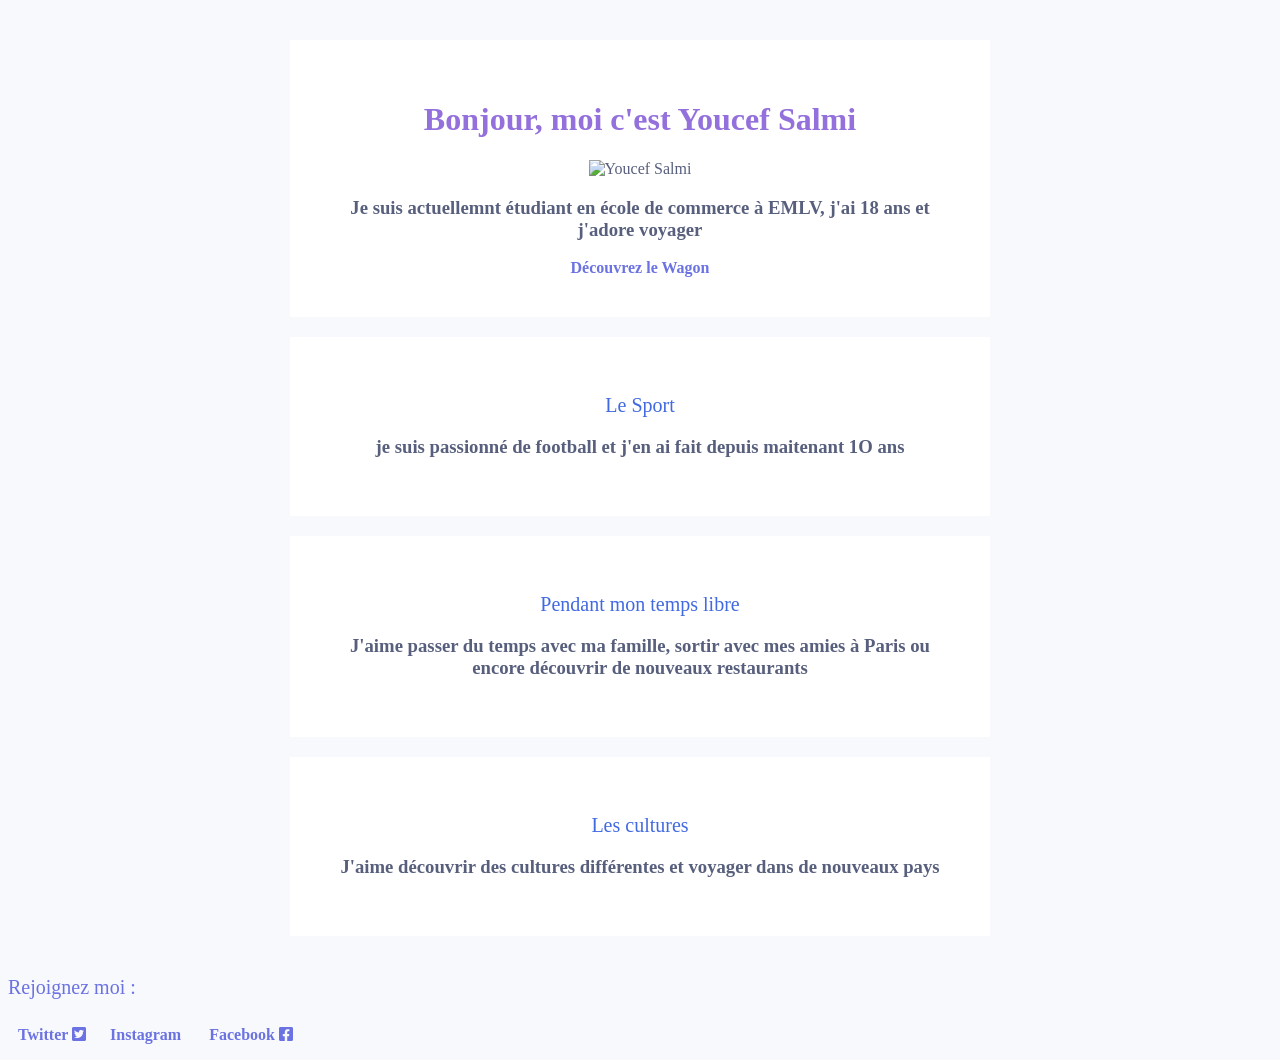
==== index.html @ 32aa7cc4 "Add files via upload" ====
<!DOCTYPE html>
<html>
<head>
	<link rel="stylesheet" href="style.css">
	<title> Youcef Salmi </title>
  	<meta name="description" content="Ceci est le profil de Youcef Salmi">
  	<meta charset="UTF-8">
  	<link rel="stylesheet" href="https://use.fontawesome.com/releases/v5.2.0/css/all.css" integrity="sha384-hWVjflwFxL6sNzntih27bfxkr27PmbbK/iSvJ+a4+0owXq79v+lsFkW54bOGbiDQ" crossorigin="anonymous">
</head>
<body>
<div class="container">
    		<div class="card-white" id="introduction">
      		<h1>Bonjour, moi c'est Youcef Salmi</h1>
</body>
</html>
		<img src="IMG_8437.png" alt="Youcef Salmi" width="20%">
	      		<h3> Je suis actuellemnt étudiant en école de commerce à EMLV, j'ai 18 ans et j'adore voyager  </h3>

      		<a href="http://lewagon.com" class="btn-black">Découvrez le Wagon</a>
			</div>
			<div class="card-white">
   				<h2>Le Sport </h2>
   				<h3>je suis passionné de football et j'en ai fait depuis maitenant 1O ans </h3>
  			</div>
			<div class="card-white">

   				<h2>Pendant mon temps libre </h2>

   				<h3>J'aime passer du temps avec ma famille, sortir avec mes amies à Paris ou encore découvrir de nouveaux restaurants  </h3>
			</div>
  			<div class="card-white">
   				<h2>Les cultures </h2>

   				<h3> J'aime découvrir des cultures différentes et voyager dans de nouveaux pays </h3>
   			</div>
   		</div>
	</body>
  
	<h4>Rejoignez moi :</h4>
	<ul class="list-inline">
    	<li>
       		<a href="https://twitter.com/youcefsalmi_/">Twitter
       			<i class="fab fa-twitter-square"></i></a>
    	</li>
     	<li>
       		<a href="https://www.instagram.com/youcefsalmi_"/>Instagram
       			<i class="fab instagram"></i></a>
    	</li>
    	<li>
 			<a href="https://www.facebook.com/youcef.salmi.777">Facebook
 			<i class="fab fa-facebook-square"></i>
 			</a>
    	</li> 
  	</ul>
</body>
</html>
---- style.css ----
/* colors and fonts */
body {
  background: #F7F9FC;
  color: #575F7D;
  font-family: "Lora"; serif;
  font-size: 17px
  font-weight: lighter;
}

a {
   text-decoration: none;
}

h1, h2, h3, h4 {
   font-family: "Roboto" ; sans-serif;
}
h1 {
  color: 	#9370DB;
  font-size: 32px;
  font-weight: 900;
}
h2 {
  color:  #4169E1;
  font-size: 20px;
  font-weight: lighter;
  font-weight: 500;
}
h4 {
  color:  #6B72E1;
  font-size: 20px;
  font-weight: lighter;
  font-weight: 500;
}
a {
  font-family: "Roboto" , sans-serif
   text-decoration: none;
   color: #6B72E1;
   font-weight: 600;
   font-size: 16px;
}
a:hover {
  color: black;
}


/* custom design with class */
.container  {
  width: 700px;
  margin: 40px auto;
}
.card-white {
  background-color: white;
  padding: 40px;
  box-shadow: 0px 10px 30px rgba(0,0,0,0.1)
  border-radius: 4px;
  margin: 20px 0px ;
  text-align: center;
}
.img-circle {
  border-radius:150px;
}
.btn-blue {
  background-color: #6B72E1;
  color: white;
  padding: 15px 20px;
  border-radius: 4px;
}
.btn-blue:hover {
  background-color: black;
  color: white;
}

.list-inline {
  list-style: none;
  padding-left: 0px;
}
.list-inline li {
  display: inline;
  padding: 10px;
}
.list-inline i:hover {
  font-size: 50px;
  color: rgb(230, 230, 230);
}
.list-inline i:hover {
  color: black;
}

#introduction p {
  margin-bottom: 40px;
}
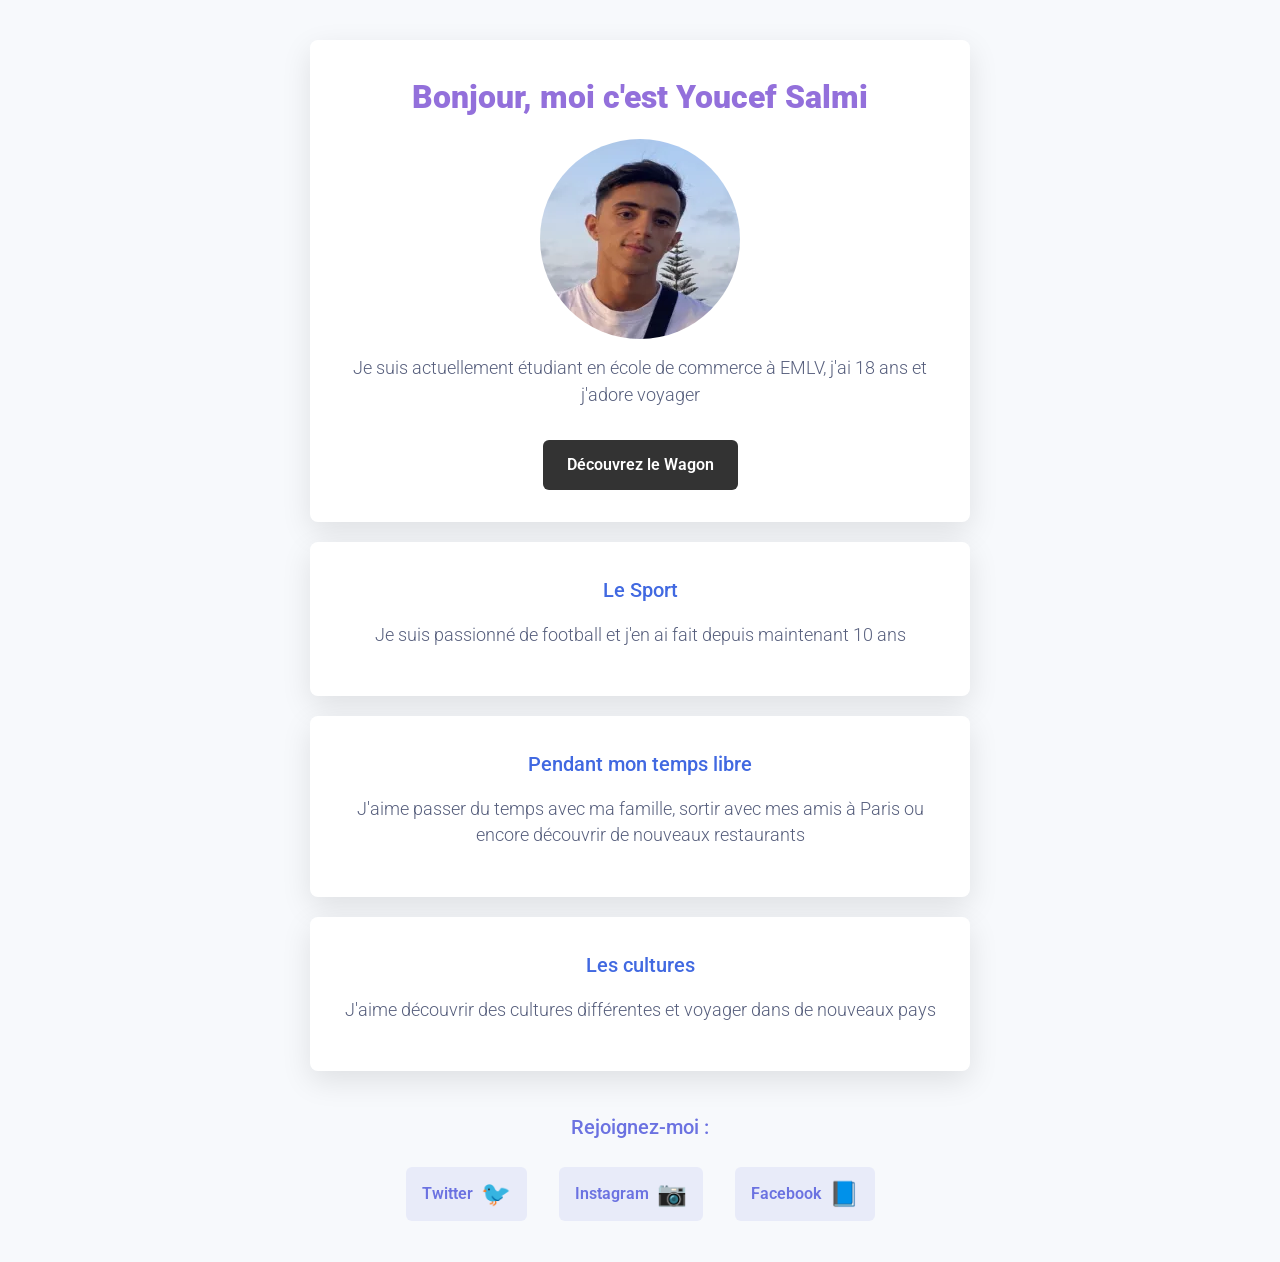
==== commit 3ab21d05: "Refactor website with performance, accessibility, and modern web best practices Co-authored-by: youc" ====
--- a/index.html
+++ b/index.html
@@ -1,56 +1,74 @@
 <!DOCTYPE html>
-<html>
+<html lang="fr">
 <head>
-	<link rel="stylesheet" href="style.css">
-	<title> Youcef Salmi </title>
-  	<meta name="description" content="Ceci est le profil de Youcef Salmi">
-  	<meta charset="UTF-8">
-  	<link rel="stylesheet" href="https://use.fontawesome.com/releases/v5.2.0/css/all.css" integrity="sha384-hWVjflwFxL6sNzntih27bfxkr27PmbbK/iSvJ+a4+0owXq79v+lsFkW54bOGbiDQ" crossorigin="anonymous">
+    <meta charset="UTF-8">
+    <meta name="viewport" content="width=device-width, initial-scale=1.0">
+    <title>Youcef Salmi</title>
+    <meta name="description" content="Ceci est le profil de Youcef Salmi">
+    
+    <!-- Preload critical fonts -->
+    <link rel="preconnect" href="https://fonts.googleapis.com">
+    <link rel="preconnect" href="https://fonts.gstatic.com" crossorigin>
+    <link href="https://fonts.googleapis.com/css2?family=Lora:wght@300;400&family=Roboto:wght@300;500;900&display=swap" rel="stylesheet">
+    
+    <!-- Inline critical CSS icons to avoid external FontAwesome -->
+    <style>
+        .icon-twitter::before { content: "🐦"; }
+        .icon-instagram::before { content: "📷"; }
+        .icon-facebook::before { content: "📘"; }
+        .social-icon { font-size: 24px; margin-left: 8px; }
+    </style>
+    
+    <link rel="stylesheet" href="style.css">
 </head>
 <body>
-<div class="container">
-    		<div class="card-white" id="introduction">
-      		<h1>Bonjour, moi c'est Youcef Salmi</h1>
-</body>
-</html>
-		<img src="IMG_8437.png" alt="Youcef Salmi" width="20%">
-	      		<h3> Je suis actuellemnt étudiant en école de commerce à EMLV, j'ai 18 ans et j'adore voyager  </h3>
+    <div class="container">
+        <div class="card-white" id="introduction">
+            <h1>Bonjour, moi c'est Youcef Salmi</h1>
+            <!-- Optimized image with modern format support -->
+            <picture>
+                <source srcset="youcef-optimized.webp" type="image/webp">
+                <img src="youcef-optimized.jpg" alt="Youcef Salmi" width="200" height="200" class="img-circle" loading="lazy">
+            </picture>
+            <h3>Je suis actuellement étudiant en école de commerce à EMLV, j'ai 18 ans et j'adore voyager</h3>
+            <a href="http://lewagon.com" class="btn-black">Découvrez le Wagon</a>
+        </div>
+        
+        <div class="card-white">
+            <h2>Le Sport</h2>
+            <h3>Je suis passionné de football et j'en ai fait depuis maintenant 10 ans</h3>
+        </div>
+        
+        <div class="card-white">
+            <h2>Pendant mon temps libre</h2>
+            <h3>J'aime passer du temps avec ma famille, sortir avec mes amis à Paris ou encore découvrir de nouveaux restaurants</h3>
+        </div>
+        
+        <div class="card-white">
+            <h2>Les cultures</h2>
+            <h3>J'aime découvrir des cultures différentes et voyager dans de nouveaux pays</h3>
+        </div>
+    </div>
 
-      		<a href="http://lewagon.com" class="btn-black">Découvrez le Wagon</a>
-			</div>
-			<div class="card-white">
-   				<h2>Le Sport </h2>
-   				<h3>je suis passionné de football et j'en ai fait depuis maitenant 1O ans </h3>
-  			</div>
-			<div class="card-white">
-
-   				<h2>Pendant mon temps libre </h2>
-
-   				<h3>J'aime passer du temps avec ma famille, sortir avec mes amies à Paris ou encore découvrir de nouveaux restaurants  </h3>
-			</div>
-  			<div class="card-white">
-   				<h2>Les cultures </h2>
-
-   				<h3> J'aime découvrir des cultures différentes et voyager dans de nouveaux pays </h3>
-   			</div>
-   		</div>
-	</body>
-  
-	<h4>Rejoignez moi :</h4>
-	<ul class="list-inline">
-    	<li>
-       		<a href="https://twitter.com/youcefsalmi_/">Twitter
-       			<i class="fab fa-twitter-square"></i></a>
-    	</li>
-     	<li>
-       		<a href="https://www.instagram.com/youcefsalmi_"/>Instagram
-       			<i class="fab instagram"></i></a>
-    	</li>
-    	<li>
- 			<a href="https://www.facebook.com/youcef.salmi.777">Facebook
- 			<i class="fab fa-facebook-square"></i>
- 			</a>
-    	</li> 
-  	</ul>
+    <div class="social-section">
+        <h4>Rejoignez-moi :</h4>
+        <ul class="list-inline">
+            <li>
+                <a href="https://twitter.com/youcefsalmi_/" rel="noopener" target="_blank">
+                    Twitter <span class="social-icon icon-twitter"></span>
+                </a>
+            </li>
+            <li>
+                <a href="https://www.instagram.com/youcefsalmi_/" rel="noopener" target="_blank">
+                    Instagram <span class="social-icon icon-instagram"></span>
+                </a>
+            </li>
+            <li>
+                <a href="https://www.facebook.com/youcef.salmi.777" rel="noopener" target="_blank">
+                    Facebook <span class="social-icon icon-facebook"></span>
+                </a>
+            </li>
+        </ul>
+    </div>
 </body>
 </html>
--- a/style.css
+++ b/style.css
@@ -1,91 +1,241 @@
-/* colors and fonts */
+/* Critical CSS for above-the-fold content */
+/* Colors and fonts */
 body {
-  background: #F7F9FC;
-  color: #575F7D;
-  font-family: "Lora"; serif;
-  font-size: 17px
-  font-weight: lighter;
-}
-
+    background: #F7F9FC;
+    color: #575F7D;
+    font-family: "Lora", serif;
+    font-size: 17px;
+    font-weight: 300;
+    line-height: 1.6;
+    margin: 0;
+    padding: 0;
+}
+
+/* Typography */
+h1, h2, h3, h4 {
+    font-family: "Roboto", sans-serif;
+    margin: 0 0 1rem 0;
+}
+
+h1 {
+    color: #9370DB;
+    font-size: 2rem;
+    font-weight: 900;
+}
+
+h2 {
+    color: #4169E1;
+    font-size: 1.25rem;
+    font-weight: 500;
+}
+
+h3 {
+    font-size: 1.1rem;
+    font-weight: 300;
+    line-height: 1.5;
+}
+
+h4 {
+    color: #6B72E1;
+    font-size: 1.25rem;
+    font-weight: 500;
+}
+
+/* Links */
 a {
-   text-decoration: none;
-}
-
-h1, h2, h3, h4 {
-   font-family: "Roboto" ; sans-serif;
-}
-h1 {
-  color: 	#9370DB;
-  font-size: 32px;
-  font-weight: 900;
-}
-h2 {
-  color:  #4169E1;
-  font-size: 20px;
-  font-weight: lighter;
-  font-weight: 500;
-}
-h4 {
-  color:  #6B72E1;
-  font-size: 20px;
-  font-weight: lighter;
-  font-weight: 500;
-}
-a {
-  font-family: "Roboto" , sans-serif
-   text-decoration: none;
-   color: #6B72E1;
-   font-weight: 600;
-   font-size: 16px;
-}
+    font-family: "Roboto", sans-serif;
+    text-decoration: none;
+    color: #6B72E1;
+    font-weight: 600;
+    font-size: 16px;
+    transition: color 0.3s ease;
+}
+
 a:hover {
-  color: black;
-}
-
-
-/* custom design with class */
-.container  {
-  width: 700px;
-  margin: 40px auto;
-}
+    color: #333;
+}
+
+/* Layout */
+.container {
+    max-width: 700px;
+    width: 90%;
+    margin: 40px auto;
+    padding: 0 20px;
+}
+
 .card-white {
-  background-color: white;
-  padding: 40px;
-  box-shadow: 0px 10px 30px rgba(0,0,0,0.1)
-  border-radius: 4px;
-  margin: 20px 0px ;
-  text-align: center;
-}
+    background-color: white;
+    padding: 2rem;
+    box-shadow: 0 10px 30px rgba(0,0,0,0.1);
+    border-radius: 8px;
+    margin: 20px 0;
+    text-align: center;
+    transition: transform 0.3s ease, box-shadow 0.3s ease;
+}
+
+.card-white:hover {
+    transform: translateY(-2px);
+    box-shadow: 0 15px 40px rgba(0,0,0,0.15);
+}
+
+/* Images */
 .img-circle {
-  border-radius:150px;
-}
+    border-radius: 50%;
+    max-width: 200px;
+    height: 200px;
+    object-fit: cover;
+    margin: 1rem 0;
+    display: block;
+    margin-left: auto;
+    margin-right: auto;
+}
+
+/* Buttons */
+.btn-black, .btn-blue {
+    background-color: #333;
+    color: white;
+    padding: 12px 24px;
+    border-radius: 6px;
+    display: inline-block;
+    margin-top: 1rem;
+    font-weight: 600;
+    transition: all 0.3s ease;
+    border: none;
+    cursor: pointer;
+}
+
 .btn-blue {
-  background-color: #6B72E1;
-  color: white;
-  padding: 15px 20px;
-  border-radius: 4px;
-}
-.btn-blue:hover {
-  background-color: black;
-  color: white;
+    background-color: #6B72E1;
+}
+
+.btn-black:hover, .btn-blue:hover {
+    background-color: #333;
+    transform: translateY(-1px);
+    box-shadow: 0 4px 12px rgba(0,0,0,0.2);
+}
+
+/* Social section */
+.social-section {
+    text-align: center;
+    margin: 2rem auto;
+    max-width: 700px;
+    width: 90%;
+    padding: 0 20px;
 }
 
 .list-inline {
-  list-style: none;
-  padding-left: 0px;
-}
+    list-style: none;
+    padding: 0;
+    margin: 1rem 0;
+    display: flex;
+    justify-content: center;
+    flex-wrap: wrap;
+    gap: 1rem;
+}
+
 .list-inline li {
-  display: inline;
-  padding: 10px;
-}
-.list-inline i:hover {
-  font-size: 50px;
-  color: rgb(230, 230, 230);
-}
-.list-inline i:hover {
-  color: black;
-}
-
-#introduction p {
-  margin-bottom: 40px;
-}
+    margin: 0.5rem;
+}
+
+.list-inline a {
+    display: flex;
+    align-items: center;
+    padding: 0.5rem 1rem;
+    border-radius: 6px;
+    background: rgba(107, 114, 225, 0.1);
+    transition: all 0.3s ease;
+}
+
+.list-inline a:hover {
+    background: rgba(107, 114, 225, 0.2);
+    transform: translateY(-1px);
+}
+
+.social-icon {
+    transition: transform 0.3s ease;
+}
+
+.list-inline a:hover .social-icon {
+    transform: scale(1.2);
+}
+
+/* Responsive Design */
+@media (max-width: 768px) {
+    .container, .social-section {
+        width: 95%;
+        padding: 0 10px;
+    }
+    
+    .card-white {
+        padding: 1.5rem;
+        margin: 15px 0;
+    }
+    
+    h1 {
+        font-size: 1.75rem;
+    }
+    
+    h2 {
+        font-size: 1.1rem;
+    }
+    
+    .img-circle {
+        max-width: 150px;
+        height: 150px;
+    }
+    
+    .list-inline {
+        flex-direction: column;
+        align-items: center;
+    }
+    
+    .list-inline li {
+        width: 100%;
+        max-width: 200px;
+    }
+    
+    .list-inline a {
+        justify-content: center;
+        width: 100%;
+    }
+}
+
+@media (max-width: 480px) {
+    body {
+        font-size: 16px;
+    }
+    
+    .container, .social-section {
+        margin: 20px auto;
+    }
+    
+    .card-white {
+        padding: 1rem;
+    }
+    
+    h1 {
+        font-size: 1.5rem;
+    }
+    
+    .img-circle {
+        max-width: 120px;
+        height: 120px;
+    }
+}
+
+/* Performance optimizations */
+* {
+    box-sizing: border-box;
+}
+
+/* Reduce repaints */
+.card-white, .btn-black, .btn-blue, .list-inline a {
+    will-change: transform;
+}
+
+/* Optimize font rendering */
+body {
+    text-rendering: optimizeSpeed;
+    -webkit-font-smoothing: antialiased;
+    -moz-osx-font-smoothing: grayscale;
+}
